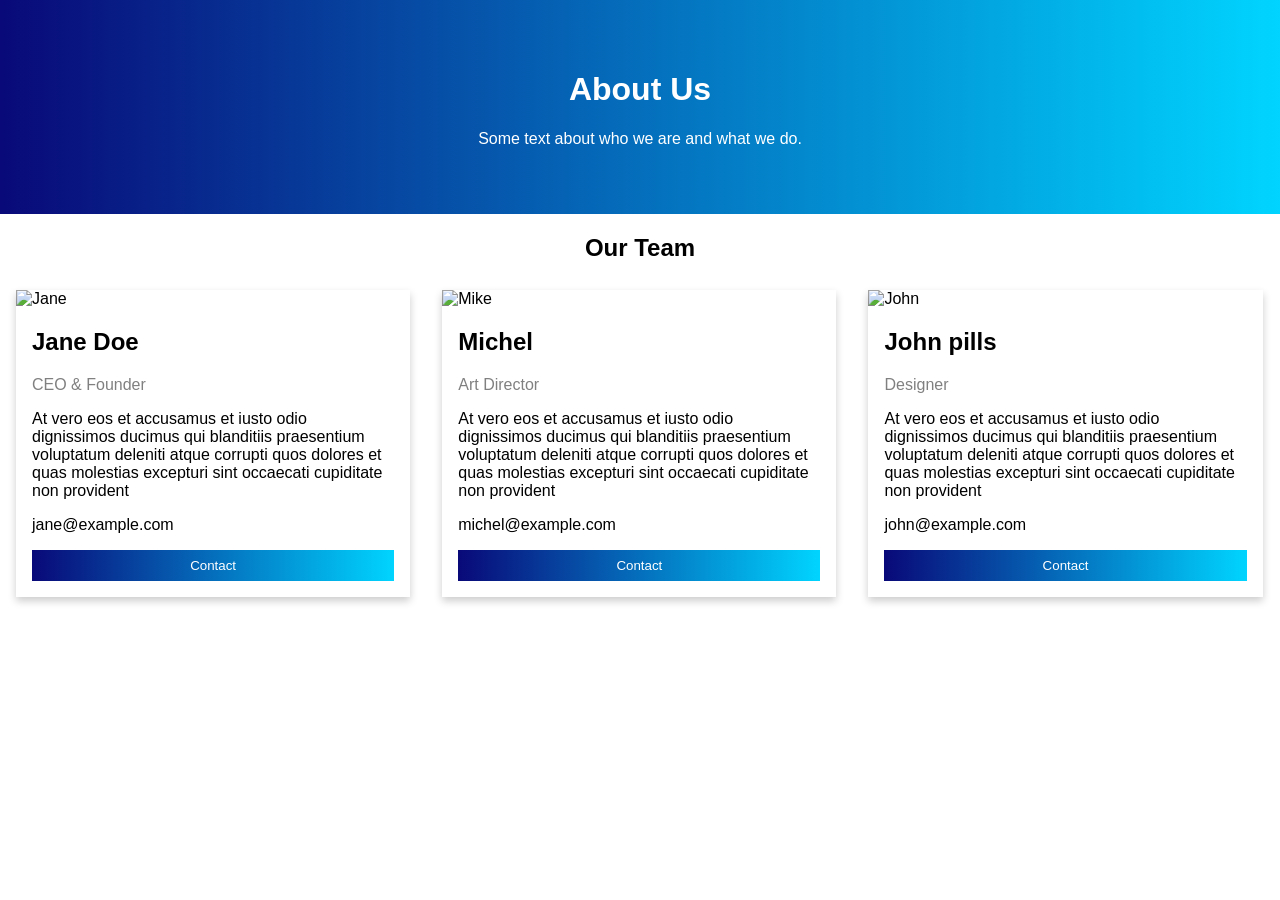
==== About-us.html @ b54685d8 "Create About-us.html" ====
<!DOCTYPE html>
<html>
<head>
<meta name="viewport" content="width=device-width, initial-scale=1">
  <link rel="shortcut icon" href="favicon.ico" type="image/x-icon">
<style>
body {
  font-family: Arial, Helvetica, sans-serif;
  margin: 0;
}

html {
  box-sizing: border-box;
}

*, *:before, *:after {
  box-sizing: inherit;
}

.column {
  float: left;
  width: 33.3%;
  margin-bottom: 16px;
  padding: 0 8px;
}

.card {
  box-shadow: 0 4px 8px 0 rgba(0, 0, 0, 0.2);
  margin: 8px;
}

.about-section {
  padding: 50px;
  text-align: center;
  background: rgb(2,0,36);
background: linear-gradient(90deg, rgba(2,0,36,1) 0%, rgba(9,9,121,1) 0%, rgba(0,212,255,1) 100%);
  color: white;
}

.container {
  padding: 0 16px;
}

.container::after, .row::after {
  content: "";
  clear: both;
  display: table;
}

.title {
  color: grey;
}

.button {
  border: none;
  outline: 0;
  display: inline-block;
  padding: 8px;
  color: white;
  background: linear-gradient(90deg, rgba(2,0,36,1) 0%, rgba(9,9,121,1) 0%, rgba(0,212,255,1) 100%);
  text-align: center;
  cursor: pointer;
  width: 100%;
}

.button:hover {
  background-color: #555;
}

@media screen and (max-width: 650px) {
  .column {
    width: 100%;
    display: block;
  }
}
</style>
</head>
<body>

<div class="about-section">
  <h1>About Us</h1>
  <p>Some text about who we are and what we do.</p>

</div>

<h2 style="text-align:center">Our Team</h2>
<div class="row">
  <div class="column">
    <div class="card">
      <img src="member.png" alt="Jane" style="width:100%">
      <div class="container">
        <h2>Jane Doe</h2>
        <p class="title">CEO & Founder</p>
        <p>At vero eos et accusamus et iusto odio dignissimos ducimus qui blanditiis praesentium voluptatum deleniti atque corrupti quos dolores et quas molestias excepturi sint occaecati cupiditate non provident</p>
        <p>jane@example.com</p>
        <p><button class="button">Contact</button></p>
      </div>
    </div>
  </div>

  <div class="column">
    <div class="card">
      <img src="member.png" alt="Mike" style="width:100%">
      <div class="container">
        <h2>Michel</h2>
        <p class="title">Art Director</p>
        <p>At vero eos et accusamus et iusto odio dignissimos ducimus qui blanditiis praesentium voluptatum deleniti atque corrupti quos dolores et quas molestias excepturi sint occaecati cupiditate non provident</p>
        <p>michel@example.com</p>
        <p><button class="button">Contact</button></p>
      </div>
    </div>
  </div>
  
  <div class="column">
    <div class="card">
      <img src="member.png" alt="John" style="width:100%">
      <div class="container">
        <h2>John pills</h2>
        <p class="title">Designer</p>
        <p>At vero eos et accusamus et iusto odio dignissimos ducimus qui blanditiis praesentium voluptatum deleniti atque corrupti quos dolores et quas molestias excepturi sint occaecati cupiditate non provident</p>
        <p>john@example.com</p>
        <p><button class="button">Contact</button></p>
      </div>
    </div>
  </div>
</div>

</body>
</html>
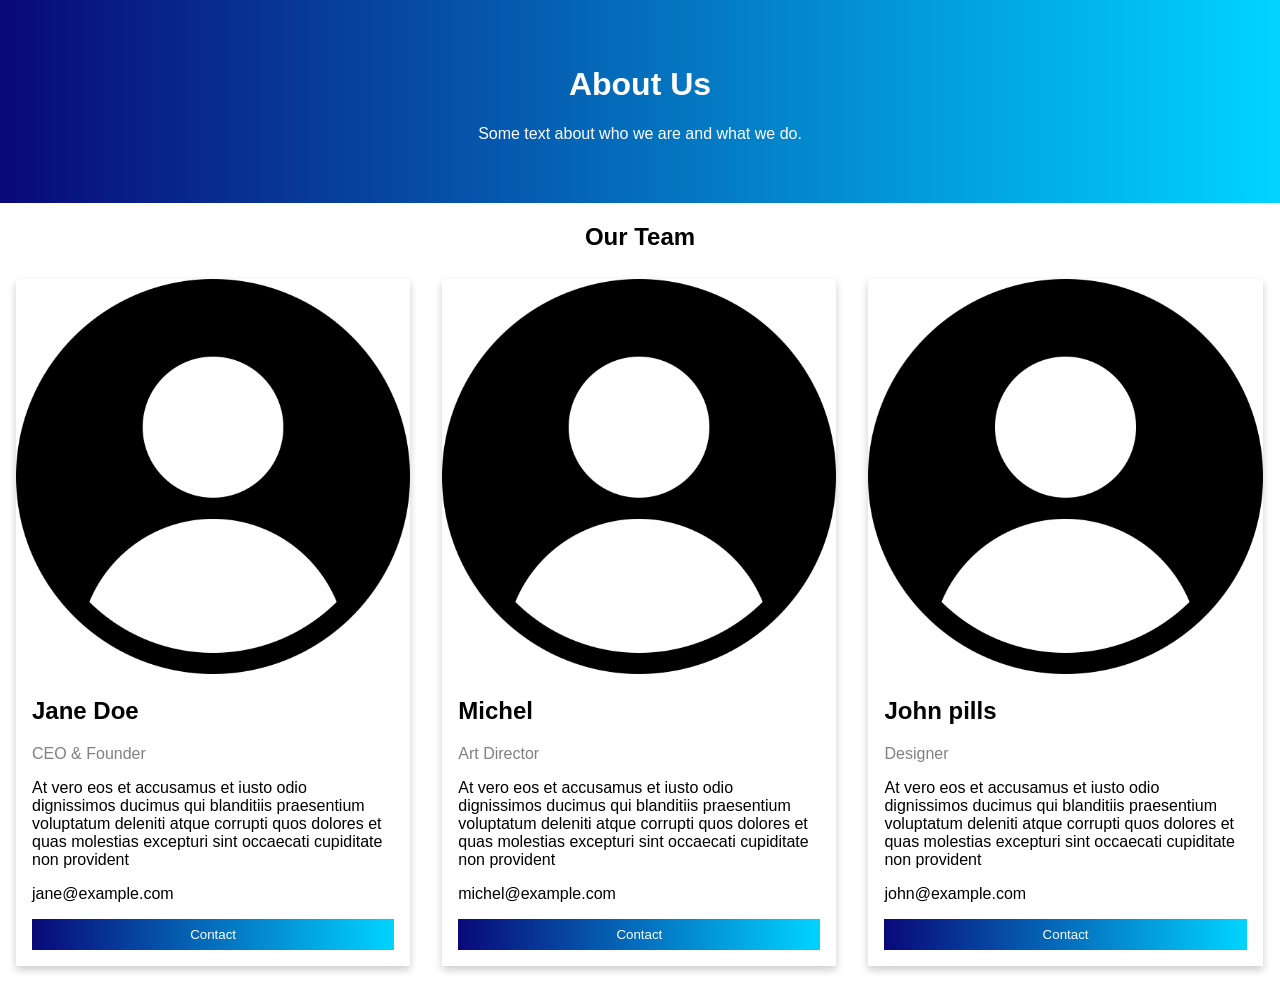
==== commit 1e9f8e4c: "Changed px with rem" ====
--- a/About-us.html
+++ b/About-us.html
@@ -30,7 +30,7 @@
 }
 
 .about-section {
-  padding: 50px;
+  padding: 2.8rem;
   text-align: center;
   background: rgb(2,0,36);
 background: linear-gradient(90deg, rgba(2,0,36,1) 0%, rgba(9,9,121,1) 0%, rgba(0,212,255,1) 100%);
@@ -38,7 +38,7 @@
 }
 
 .container {
-  padding: 0 16px;
+  padding: 0 1rem;
 }
 
 .container::after, .row::after {
@@ -55,7 +55,7 @@
   border: none;
   outline: 0;
   display: inline-block;
-  padding: 8px;
+  padding: 0.5rem;
   color: white;
   background: linear-gradient(90deg, rgba(2,0,36,1) 0%, rgba(9,9,121,1) 0%, rgba(0,212,255,1) 100%);
   text-align: center;
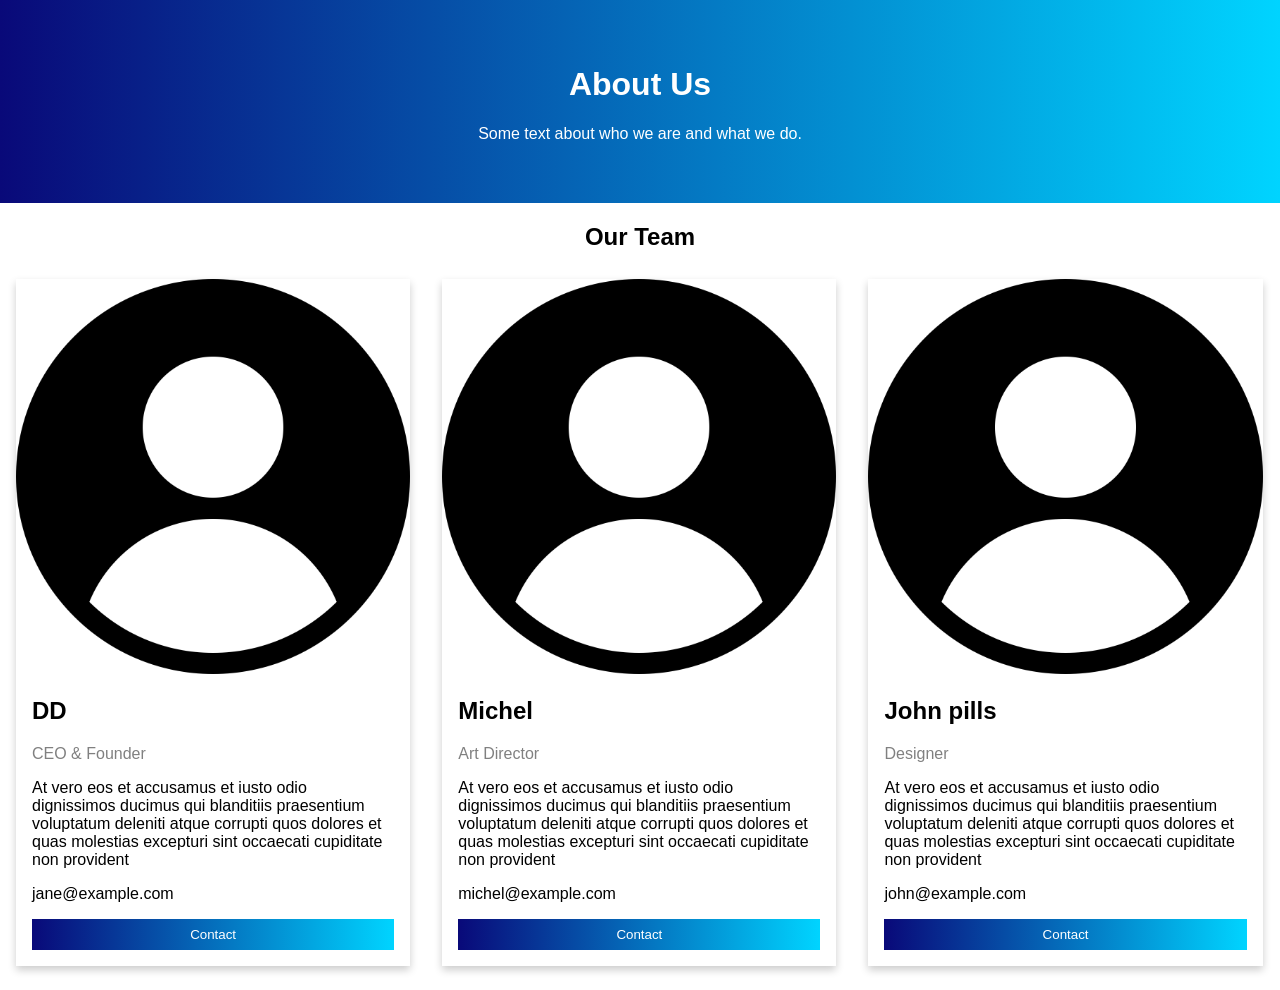
==== commit 6a8e7368: "updated about us" ====
--- a/About-us.html
+++ b/About-us.html
@@ -89,7 +89,7 @@
     <div class="card">
       <img src="member.png" alt="Jane" style="width:100%">
       <div class="container">
-        <h2>Jane Doe</h2>
+        <h2>DD</h2>
         <p class="title">CEO & Founder</p>
         <p>At vero eos et accusamus et iusto odio dignissimos ducimus qui blanditiis praesentium voluptatum deleniti atque corrupti quos dolores et quas molestias excepturi sint occaecati cupiditate non provident</p>
         <p>jane@example.com</p>
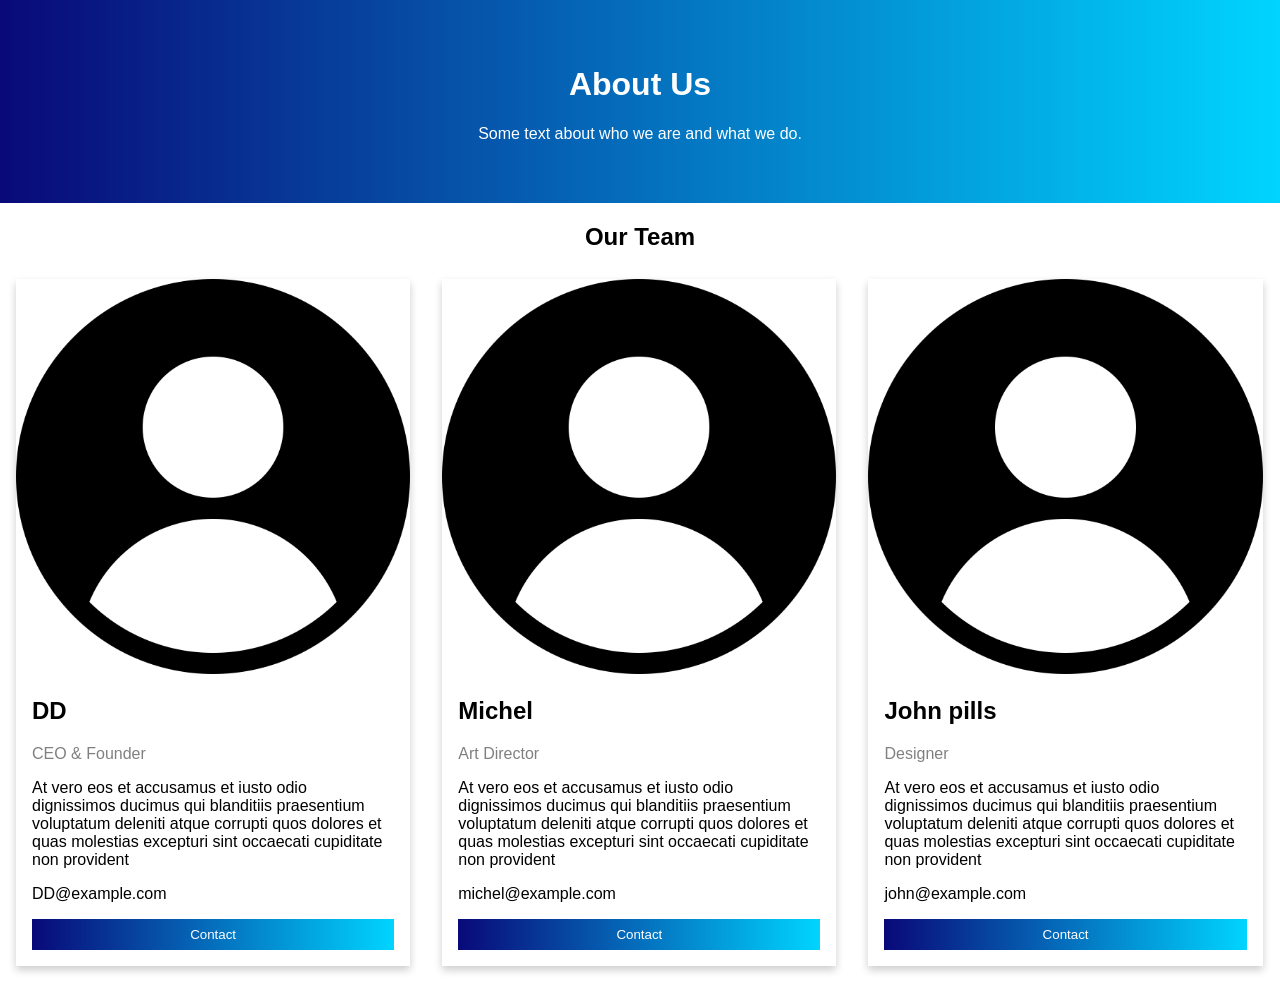
==== commit 24abf969: "updated about us email" ====
--- a/About-us.html
+++ b/About-us.html
@@ -92,7 +92,7 @@
         <h2>DD</h2>
         <p class="title">CEO & Founder</p>
         <p>At vero eos et accusamus et iusto odio dignissimos ducimus qui blanditiis praesentium voluptatum deleniti atque corrupti quos dolores et quas molestias excepturi sint occaecati cupiditate non provident</p>
-        <p>jane@example.com</p>
+        <p>DD@example.com</p>
         <p><button class="button">Contact</button></p>
       </div>
     </div>
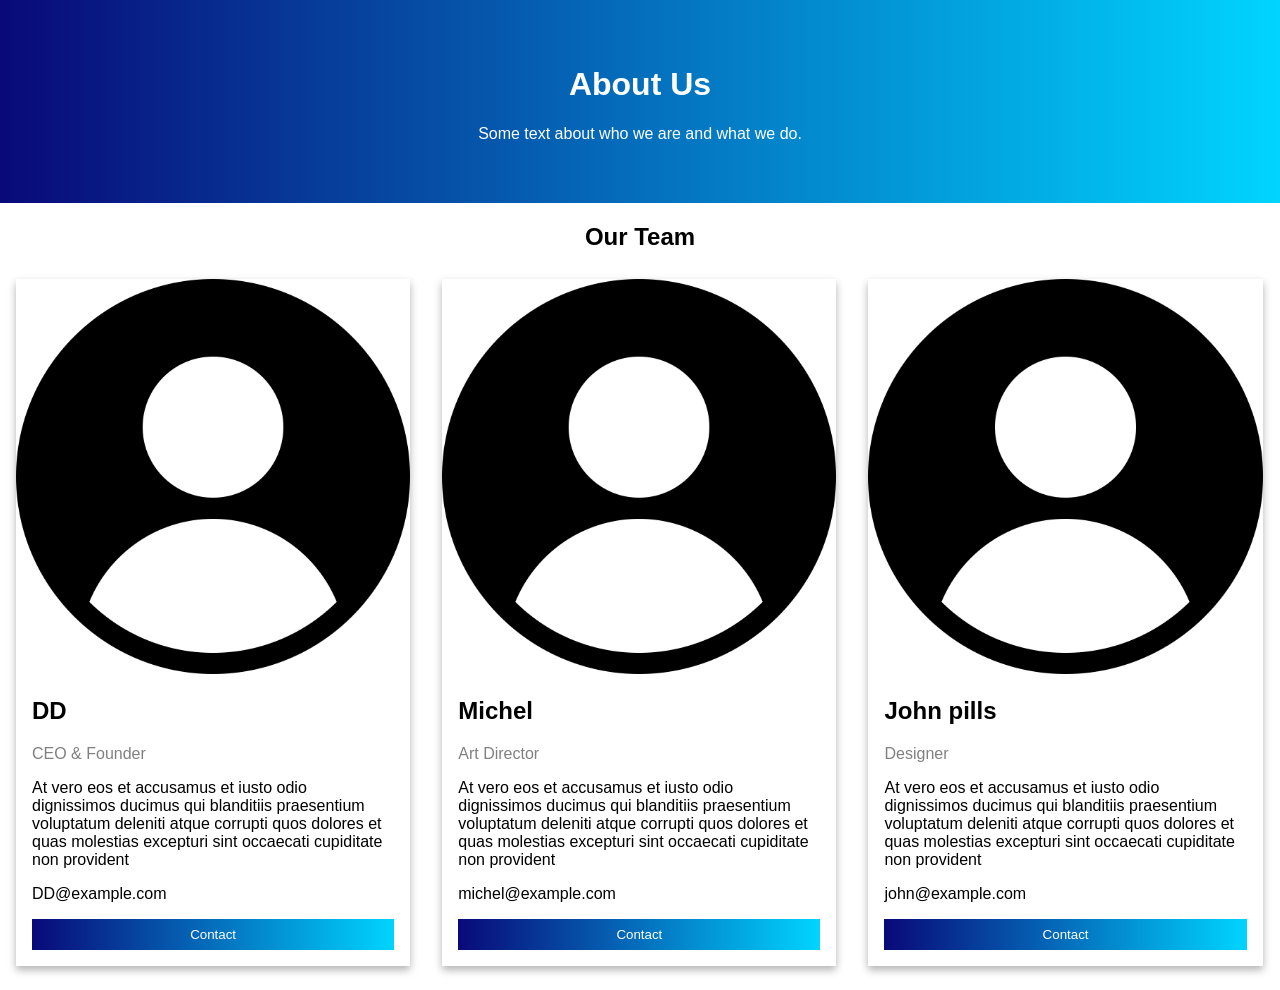
==== commit ee33a044: "Add manchester united page" ====
--- a/About-us.html
+++ b/About-us.html
@@ -25,7 +25,7 @@
 }
 
 .card {
-  box-shadow: 0 4px 8px 0 rgba(0, 0, 0, 0.2);
+  box-shadow: 0 4px 8px 0 rgba(0, 0, 0, 0.3);
   margin: 8px;
 }
 
